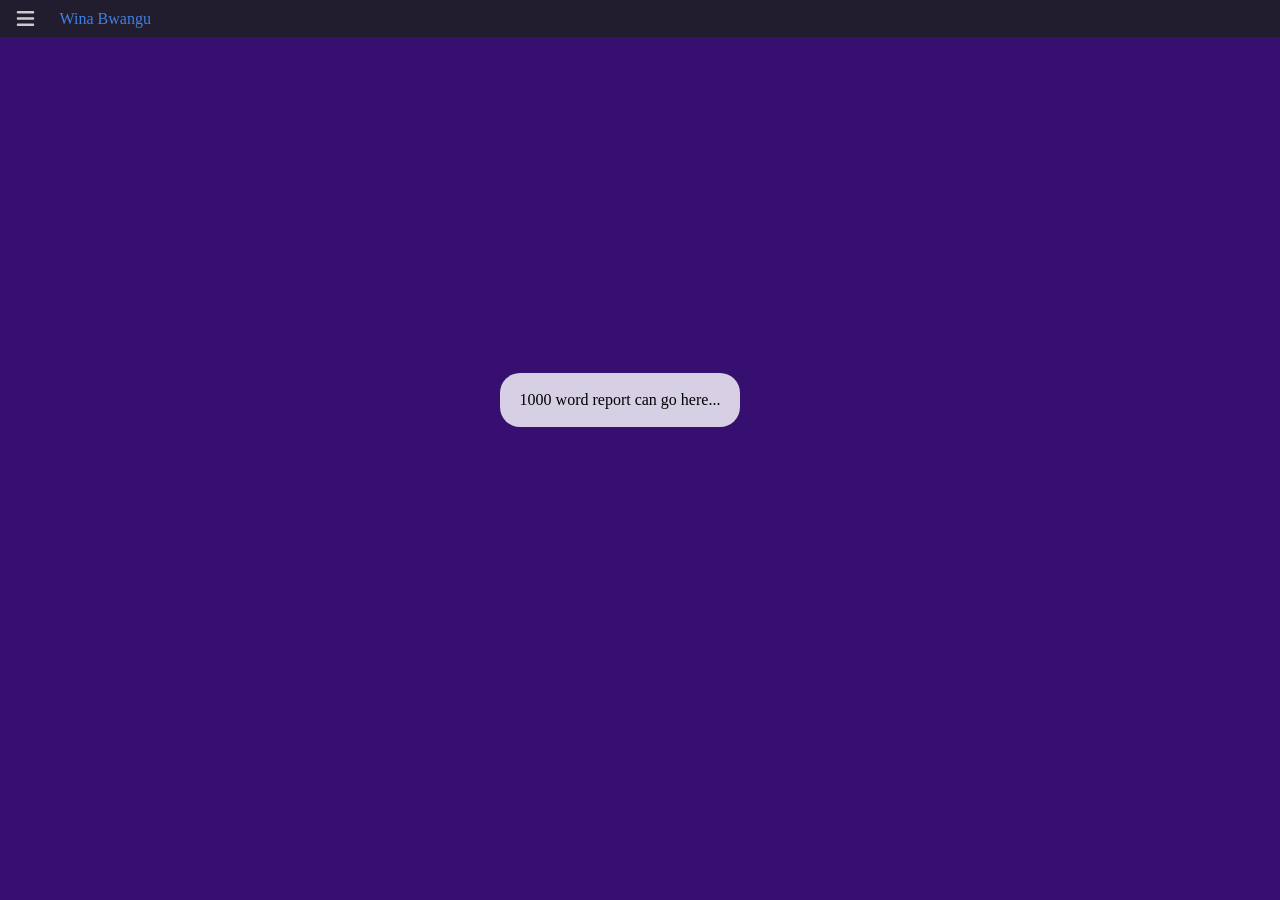
==== frontend/document.html @ 456b1d55 "Initial Wina bwangu project" ====
<!DOCTYPE html>
<html lang="en">

<head>
    <meta charset="UTF-8">
    <meta name="viewport" content="width=device-width, initial-scale=1.0">
    <link rel="stylesheet" href="styles.css">
    <title>Assignment</title>
</head>

<body>
    <nav class="navbar">
        <div class="menu-button" id="menu-button">
            <svg xmlns="http://www.w3.org/2000/svg" viewBox="0 0 640 640"
                fill="currentColor"><!--!Font Awesome Free 7.3.1 by @fontawesome - https://fontawesome.com License - https://fontawesome.com/license/free Copyright 2026 Fonticons, Inc.-->
                <path
                    d="M96 160C96 142.3 110.3 128 128 128L512 128C529.7 128 544 142.3 544 160C544 177.7 529.7 192 512 192L128 192C110.3 192 96 177.7 96 160zM96 320C96 302.3 110.3 288 128 288L512 288C529.7 288 544 302.3 544 320C544 337.7 529.7 352 512 352L128 352C110.3 352 96 337.7 96 320zM544 480C544 497.7 529.7 512 512 512L128 512C110.3 512 96 497.7 96 480C96 462.3 110.3 448 128 448L512 448C529.7 448 544 462.3 544 480z" />
            </svg>

        </div>

        <div class="logo">Wina Bwangu</div>
    </nav>

    <div class="side-menu" id="side-menu">

        <a href="index.html" class="menu-item">Dashboard</a>

        <div class="dropdown">
            <span class="menu-item" id="dropdown-button">Mobile Booths
                <svg width="16" height="16" viewBox="0 0 16 16" fill="none" xmlns="http://www.w3.org/2000/svg">
                    <path fill-rule="evenodd" clip-rule="evenodd"
                        d="M10.0719 8.02397L5.7146 3.66666L6.33332 3.04794L11 7.71461V8.33333L6.33332 13L5.7146 12.3813L10.0719 8.02397Z"
                        fill="#C5C5C5" />
                </svg>
            </span>

            <div class="dropdown-menu" id="dropdown-menu">

                <span class="nested-button">
                    <p class="booth">Wina 1</p>
                    <p class="location">Lusaka CPD</p>
                </span>
                <ul class="nested-menu">
                    <li class="service" service-id="airtel-money">Airtel Money</li>
                    <li class="service" service-id="mtn-money">MTN Money</li>
                    <li class="service" service-id="zamtel-money">Zamtel Money</li>
                    <li class="service" service-id="zanaco">Zanaco</li>
                    <li class="service" service-id="fnb">FNB</li>
                </ul>


                <span class="nested-button">
                    <p class="booth">Wina 2</p>
                    <p class="location">Libala</p>
                </span>
                <ul class="nested-menu">
                    <li class="service" service-id="airtel-money">Airtel Money</li>
                    <li class="service" service-id="mtn-money">MTN Money</li>
                    <li class="service" service-id="zamtel-money">Zamtel Money</li>
                    <li class="service" service-id="fnb">FNB</li>
                </ul>

                <span class="nested-button">
                    <p class="booth">Wina 3</p>
                    <p class="location">Kabwata</p>
                </span>
                <ul class="nested-menu">
                    <li class="service" service-id="airtel-money">Airtel Money</li>
                    <li class="service" service-id="mtn-money">MTN Money</li>
                    <li class="service" service-id="zamtel-money">Zamtel Money</li>
                    <li class="service" service-id="zanaco">Zanaco</li>
                    <li class="service" service-id="fnb">FNB</li>
                </ul>

                <span class="nested-button">
                    <p class="booth">Wina 4</p>
                    <p class="location">Mandevu</p>
                </span>
                <ul class="nested-menu">
                    <li class="service" service-id="airtel-money">Airtel Money</li>
                    <li class="service" service-id="mtn-money">MTN Money</li>
                    <li class="service" service-id="zamtel-money">Zamtel Money</li>

                </ul>

                <span class="nested-button">
                    <p class="booth">Wina 5</p>
                    <p class="location">Woodlands</p>
                </span>
                <ul class="nested-menu">
                    <li class="service" service-id="airtel-money">Airtel Money</li>
                    <li class="service" service-id="mtn-money">MTN Money</li>
                    <li class="service" service-id="zanaco">Zanaco</li>
                    <li class="service" service-id="fnb">FNB</li>
                </ul>

                <span class="nested-button">
                    <p class="booth">Wina 6</p>
                    <p class="location">Matero East</p>
                </span>
                <ul class="nested-menu" id="nested-menu">
                    <li class="service" service-id="airtel-money">Airtel Money</li>
                    <li class="service" service-id="mtn-money">MTN Money</li>
                    <li class="service" service-id="zamtel-money">Zamtel Money</li>
                </ul>
            </div>
        </div>

        <a href="transactions.html" class="menu-item ">Transactions</a>

        <a href="document.html" class="menu-item active">Documentation</a>

    </div>

    <!--modal to show revenue per kwacha-->
    <div class="modal-overlay" id="service-modal">
        <div class="modal-content">
            <button class="modal-close" id="modal-close">&times;</button>

            <h3 id="modal-service-name"></h3>

            <div class="modal-body">
                <p class="modal-revenue" id="modal-revenue"></p>
                <p id="modal-description"></p>
            </div>

        </div>
    </div>


    <div class="container">
        <div class="display documentation">

            <p>1000 word report can go here...</p>
        </div>



        <script src="script.js"></script>
</body>

</html>
---- frontend/styles.css ----
* {
    box-sizing: border-box;
    font-family: 'Times New Roman', Times, serif;
    font-size: 1rem;
    margin: 0;
}

body {
    background-color: #360f71;
    font-family: 'Times New Roman', Times, serif;
}

.navbar {
    display: flex;
    background-color: #221c2f;
    position: sticky;
    top: 0;
    z-index: 10;
}

.navbar ul {
    display: flex;
    list-style-type: none;
    flex-wrap: wrap;
}



.logo {
    align-content: center;
    color: rgb(64, 128, 224);
    margin-right: auto;
    cursor: default;
    padding: 0.6rem;
}

.menu-button {
    display: flex;
    align-items: center;
    justify-content: center;
    width: 50px;
}

.menu-button svg {
    color: #cbcbcb;
    height: 25px;
}

.menu-button:hover {
    background-color: #1e1828;
}

.menu-button.active {
    background-color: #1e1828;
}

.side-menu {
    position: fixed;
    left: 0;
    width: 300px;
    height: 100dvh;
    background-color: #251c46;
    transform: translatex(-100%);
    transition: transform 0.3s ease-in-out;
    z-index: 5;
    overflow-y: auto;
    scrollbar-width: thin;
    scroll-behavior: smooth;
    padding-bottom: 50px;
}


.side-menu.open {
    transform: translatex(0);
}



.menu-item {
    color: #cbcbcb;
    padding: 0.8rem 1.2rem;
    cursor: default;
    border: none;
    display: flex;
    text-decoration: none;
    margin-top: 10px;
}

.menu-item:hover {
    background-color: #1e1828;
}

.menu-item.active {
    background-color: #1e1828;
}

.menu-item.highlight {
    background-color: #1e1828;
}

.menu-item svg {
    margin-left: 135px;
    width: 20px;
    height: 20px;
    transition: transform 0.2s ease-in-out;
}

.menu-item.highlight svg {
    transform: rotate(90deg);
}

.dropdown-menu {
    opacity: 0;
    max-height: 0;
    overflow: hidden;
    background-color: #6c6591;
    color: black;
    box-shadow: 0px 4px 8px rgba(0, 0, 0, 0.1);
    width: 250px;
    margin-left: 18px;
    transition: max-height 0.3s ease-in-out, opacity 0.4s ease-in-out;
}

.dropdown-menu.show {
    max-height: 200dvh;
    opacity: 1;
}

.location {
    display: inline-block;
    margin-left: 20px;
    color: #cbcbcb;
    width: 110px;

}

.nested-button {
    padding: 10px 20px;
    display: block;
    cursor: default;
    background-color: rgb(63, 55, 91);
    color: rgb(108, 156, 227);
}

.booth {
    display: inline-block;
}

.nested-button svg {
    transition: transform 0.2s ease-in-out;
}

.nested-button.open svg {
    transform: rotate(90deg);
}

.nested-button:hover {
    background-color: rgb(49, 43, 72);
}

.nested-menu {
    max-height: 0;
    overflow: hidden;
    opacity: 0;
    transition: max-height 0.3s ease-in-out, opacity 0.4s ease-in-out;
    cursor: default;
}

.nested-menu.show {
    max-height: 200px;
    opacity: 1;
}

.nested-menu li {
    padding: 5px;
    width: fit-content;
    cursor: pointer;
}

.nested-menu li:hover {
    text-decoration: underline;
}


.modal-overlay {
    position: fixed;
    top: 0;
    left: 0;
    width: 100vw;
    height: 100vh;
    background-color: rgba(0, 0, 0, 0.2);

    display: flex;
    justify-content: center;
    align-items: center;

    opacity: 0;
    pointer-events: none;
    transition: opacity 0.3s ease;

    z-index: 12;
}

.modal-overlay.active {
    opacity: 1;
    pointer-events: auto;
}

.modal-content {
    background-color: rgb(63, 55, 91);
    color: #cbcbcb;
    padding: 24px;
    border-radius: 8px;
    width: 90%;
    max-width: 420px;
    position: relative;
    box-shadow: 0 10px 25px rgba(0, 0, 0, 0.1);
}

.modal-close {
    position: absolute;
    top: 12px;
    right: 16px;
    background: none;
    border: none;
    color: #aaa;
    font-size: 24px;
    cursor: pointer;
}

.modal-close:hover {
    color: #fff;
}

.toast-container {
    position: absolute;
    bottom: 10px;
    right: 30px;
    display: flex;
    flex-direction: column;
    overflow: hidden;

}

.toast {
    background-color: #221c2f;
    height: 30px;
    width: 280px;
    text-align: center;
    color: #cbcbcb;
    align-content: center;
}


.container {
    display: grid;
    grid-template-areas:
        "b1 b4"
        "b3 b2";
    place-items: center;
    place-content: center;
    column-gap: 40px;
    row-gap: 26px;
    margin: 1rem;
    min-height: 80dvh;
}

@media(max-width: 46rem) {
    .container {
        grid-template-areas:
            "b4"
            "b2"
            "b1"
            "b3";
    }
}

.display {
    background-color: rgba(255, 255, 255, 0.8);
    display: grid;
    place-content: center;
    border-radius: 20px;
    height: auto;
    width: auto;
    padding: 18px 20px;
}

.frequency td {
    width: auto;
    padding-right: 10px;
}

.services {
    margin-top: 25px;
    align-self: flex-end;
}

.pie-chart-container {
    color: #cbcbcb;
    display: grid;

}

.pie-chart {
    height: 190px;
    width: 190px;
    border-radius: 50%;
    justify-self: center;
    margin: 5px;
}



.legend-item {
    display: grid;
    grid-template-areas:
        "l1 l2"
        "l3 l4";
    align-items: center;
}

.legend-color {
    width: 10px;
    height: 10px;
    border-radius: 50%;
    margin-right: 5px;
}

.transactions {
    display: grid;
    grid-template-areas:
        "t1"
        "t2";
    place-items: center;
    place-content: center;
    margin: 2rem;
    row-gap: 2rem;

}


.tax-performance {
    width: 300px;
}



.tax-bar {
    background-color: #8279ad;
    border-radius: 0px 4px 4px 0px;
    height: 100%;
    transition: width 0.4s ease-in-out;
    display: flex;
    justify-content: space-between;
    padding-right: 8px;
    min-width: 105px;
}

.table-5 {
    background-color: rgba(255, 255, 255, 0.8);
    height: auto;
    width: auto;
    padding-top: 18px;
    padding-left: 20px;
    padding-right: 20px;
    border-radius: 20px;
    padding-bottom: 10px;
}

.pagination-container {
    display: flex;
    justify-content: space-between;
    margin-top: 5px;
}

.pagination-buttons {
    display: flex;
    gap: 5px;
}

.page-indicator {
    color: #555;
    align-content: center;

}



table {
    border: 1px outset black;
    border-collapse: separate;
    border-spacing: 2px;
    cursor: default;
}

th,
td {
    border: 1px inset black;
    padding: 1px;
    width: 150px;
}
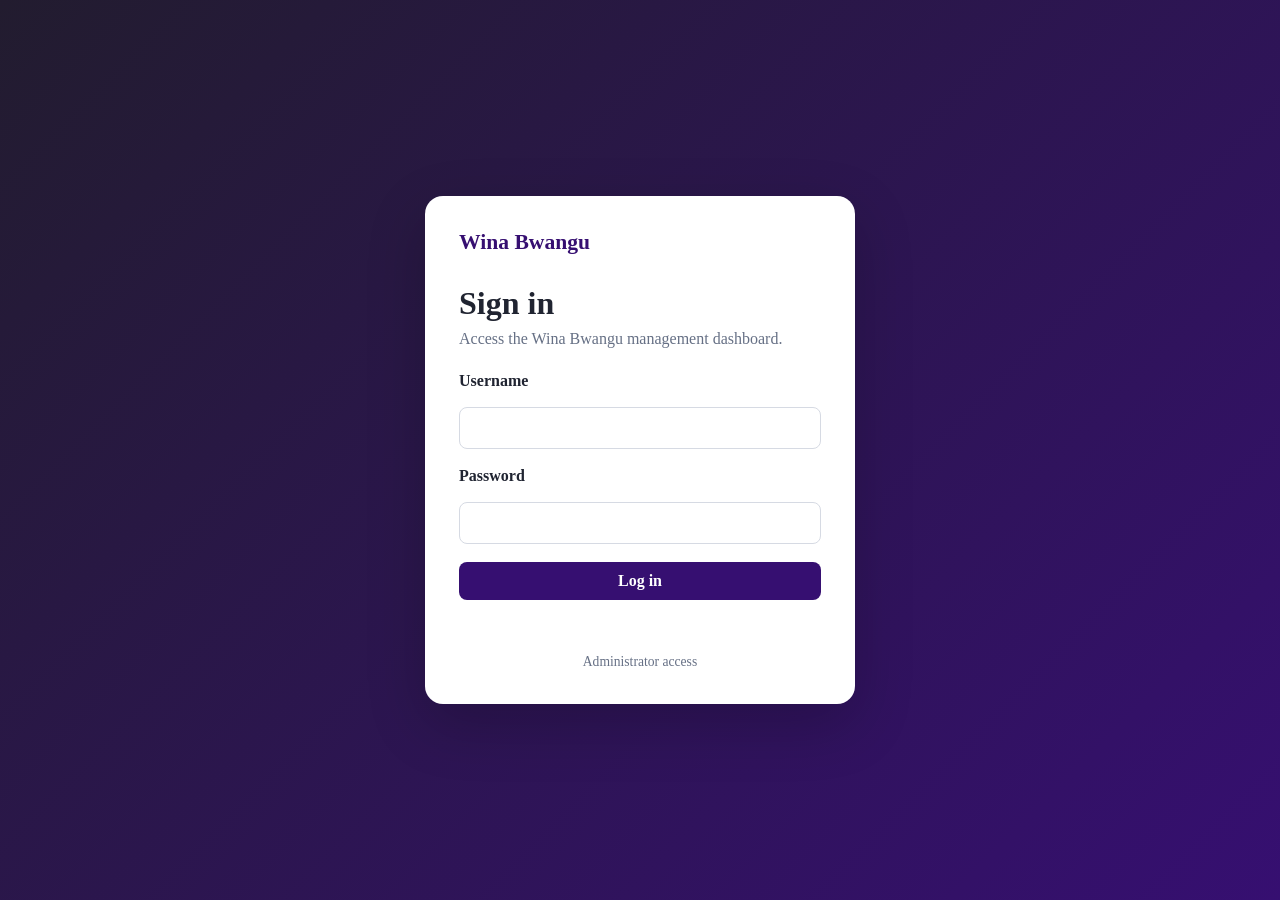
==== commit 0cd879da: "Finish documentation page and authentication guard" ====
--- a/frontend/document.html
+++ b/frontend/document.html
@@ -1,143 +1,58 @@
 <!DOCTYPE html>
 <html lang="en">
-
 <head>
-    <meta charset="UTF-8">
-    <meta name="viewport" content="width=device-width, initial-scale=1.0">
-    <link rel="stylesheet" href="styles.css">
-    <title>Assignment</title>
+  <meta charset="UTF-8">
+  <meta name="viewport" content="width=device-width, initial-scale=1.0">
+  <title>Wina Bwangu - Documentation</title>
+  <link rel="stylesheet" href="styles.css">
 </head>
-
 <body>
-    <nav class="navbar">
-        <div class="menu-button" id="menu-button">
-            <svg xmlns="http://www.w3.org/2000/svg" viewBox="0 0 640 640"
-                fill="currentColor"><!--!Font Awesome Free 7.3.1 by @fontawesome - https://fontawesome.com License - https://fontawesome.com/license/free Copyright 2026 Fonticons, Inc.-->
-                <path
-                    d="M96 160C96 142.3 110.3 128 128 128L512 128C529.7 128 544 142.3 544 160C544 177.7 529.7 192 512 192L128 192C110.3 192 96 177.7 96 160zM96 320C96 302.3 110.3 288 128 288L512 288C529.7 288 544 302.3 544 320C544 337.7 529.7 352 512 352L128 352C110.3 352 96 337.7 96 320zM544 480C544 497.7 529.7 512 512 512L128 512C110.3 512 96 497.7 96 480C96 462.3 110.3 448 128 448L512 448C529.7 448 544 462.3 544 480z" />
-            </svg>
-
-        </div>
-
-        <div class="logo">Wina Bwangu</div>
-    </nav>
-
-    <div class="side-menu" id="side-menu">
-
-        <a href="index.html" class="menu-item">Dashboard</a>
-
-        <div class="dropdown">
-            <span class="menu-item" id="dropdown-button">Mobile Booths
-                <svg width="16" height="16" viewBox="0 0 16 16" fill="none" xmlns="http://www.w3.org/2000/svg">
-                    <path fill-rule="evenodd" clip-rule="evenodd"
-                        d="M10.0719 8.02397L5.7146 3.66666L6.33332 3.04794L11 7.71461V8.33333L6.33332 13L5.7146 12.3813L10.0719 8.02397Z"
-                        fill="#C5C5C5" />
-                </svg>
-            </span>
-
-            <div class="dropdown-menu" id="dropdown-menu">
-
-                <span class="nested-button">
-                    <p class="booth">Wina 1</p>
-                    <p class="location">Lusaka CPD</p>
-                </span>
-                <ul class="nested-menu">
-                    <li class="service" service-id="airtel-money">Airtel Money</li>
-                    <li class="service" service-id="mtn-money">MTN Money</li>
-                    <li class="service" service-id="zamtel-money">Zamtel Money</li>
-                    <li class="service" service-id="zanaco">Zanaco</li>
-                    <li class="service" service-id="fnb">FNB</li>
-                </ul>
-
-
-                <span class="nested-button">
-                    <p class="booth">Wina 2</p>
-                    <p class="location">Libala</p>
-                </span>
-                <ul class="nested-menu">
-                    <li class="service" service-id="airtel-money">Airtel Money</li>
-                    <li class="service" service-id="mtn-money">MTN Money</li>
-                    <li class="service" service-id="zamtel-money">Zamtel Money</li>
-                    <li class="service" service-id="fnb">FNB</li>
-                </ul>
-
-                <span class="nested-button">
-                    <p class="booth">Wina 3</p>
-                    <p class="location">Kabwata</p>
-                </span>
-                <ul class="nested-menu">
-                    <li class="service" service-id="airtel-money">Airtel Money</li>
-                    <li class="service" service-id="mtn-money">MTN Money</li>
-                    <li class="service" service-id="zamtel-money">Zamtel Money</li>
-                    <li class="service" service-id="zanaco">Zanaco</li>
-                    <li class="service" service-id="fnb">FNB</li>
-                </ul>
-
-                <span class="nested-button">
-                    <p class="booth">Wina 4</p>
-                    <p class="location">Mandevu</p>
-                </span>
-                <ul class="nested-menu">
-                    <li class="service" service-id="airtel-money">Airtel Money</li>
-                    <li class="service" service-id="mtn-money">MTN Money</li>
-                    <li class="service" service-id="zamtel-money">Zamtel Money</li>
-
-                </ul>
-
-                <span class="nested-button">
-                    <p class="booth">Wina 5</p>
-                    <p class="location">Woodlands</p>
-                </span>
-                <ul class="nested-menu">
-                    <li class="service" service-id="airtel-money">Airtel Money</li>
-                    <li class="service" service-id="mtn-money">MTN Money</li>
-                    <li class="service" service-id="zanaco">Zanaco</li>
-                    <li class="service" service-id="fnb">FNB</li>
-                </ul>
-
-                <span class="nested-button">
-                    <p class="booth">Wina 6</p>
-                    <p class="location">Matero East</p>
-                </span>
-                <ul class="nested-menu" id="nested-menu">
-                    <li class="service" service-id="airtel-money">Airtel Money</li>
-                    <li class="service" service-id="mtn-money">MTN Money</li>
-                    <li class="service" service-id="zamtel-money">Zamtel Money</li>
-                </ul>
-            </div>
-        </div>
-
-        <a href="transactions.html" class="menu-item ">Transactions</a>
-
-        <a href="document.html" class="menu-item active">Documentation</a>
-
-    </div>
-
-    <!--modal to show revenue per kwacha-->
-    <div class="modal-overlay" id="service-modal">
-        <div class="modal-content">
-            <button class="modal-close" id="modal-close">&times;</button>
-
-            <h3 id="modal-service-name"></h3>
-
-            <div class="modal-body">
-                <p class="modal-revenue" id="modal-revenue"></p>
-                <p id="modal-description"></p>
-            </div>
-
-        </div>
-    </div>
-
-
-    <div class="container">
-        <div class="display documentation">
-
-            <p>1000 word report can go here...</p>
-        </div>
-
-
-
-        <script src="script.js"></script>
+  <nav class="navbar">
+    <button class="menu-button" id="menu-button">☰</button>
+    <div class="logo">Wina Bwangu</div>
+    <div class="nav-user"><span id="current-user"></span><button class="logout-button" id="logout-button">Log out</button></div>
+  </nav>
+  <aside class="side-menu" id="side-menu">
+    <a href="index.html" class="menu-item">Dashboard</a>
+    <a href="transactions.html" class="menu-item">Transactions</a>
+    <a href="document.html" class="menu-item active">Documentation</a>
+  </aside>
+  <main class="page">
+    <section class="page-heading">
+      <p class="eyebrow">Project documentation</p>
+      <h1>Wina Bwangu</h1>
+      <p>Fintech transaction and performance management prototype.</p>
+    </section>
+    <section class="panel">
+      <h2>System overview</h2>
+      <p style="margin-top:12px;line-height:1.7">
+        The application records transactions performed through Wina Bwangu mobile booths,
+        validates service availability and monthly service limits, calculates revenue and
+        tax values, and presents cumulative performance through a responsive dashboard.
+      </p>
+      <h2 style="margin-top:24px">Technology</h2>
+      <p style="margin-top:12px;line-height:1.7">
+        Frontend: HTML5, CSS3 and JavaScript. Backend: Python, FastAPI, Pydantic and SQLAlchemy.
+        Database: PostgreSQL. API testing can be performed through the automatically generated
+        FastAPI documentation at <strong>/docs</strong>.
+      </p>
+      <h2 style="margin-top:24px">Important controls</h2>
+      <ul style="margin-top:12px;line-height:1.8">
+        <li>Only services assigned to the selected booth can be recorded.</li>
+        <li>Transaction amounts must be positive.</li>
+        <li>A transaction cannot exceed the remaining monthly service limit.</li>
+        <li>Revenue is calculated from the configured service rate.</li>
+        <li>Tax is calculated using the configurable application tax rate.</li>
+        <li>Dashboard figures are calculated from stored transaction data.</li>
+      </ul>
+    </section>
+  </main>
+  <script src="api.js"></script>
+  <script>
+    requireLogin();
+    document.getElementById("current-user").textContent = localStorage.getItem("winaBwanguUser") || "Administrator";
+    document.getElementById("logout-button").addEventListener("click", logout);
+    document.getElementById("menu-button").addEventListener("click", () => document.getElementById("side-menu").classList.toggle("open"));
+  </script>
 </body>
-
-</html>+</html>
--- a/frontend/styles.css
+++ b/frontend/styles.css
@@ -398,4 +398,395 @@
     border: 1px inset black;
     padding: 1px;
     width: 150px;
-}+}
+
+/* Functional application layout */
+body {
+  background: #f4f6fb;
+  color: #202431;
+  font-family: Arial, Helvetica, sans-serif;
+}
+
+.navbar {
+  min-height: 64px;
+  align-items: center;
+  padding: 0 18px;
+  background: #221c2f;
+  position: sticky;
+  top: 0;
+}
+
+.logo {
+  font-size: 1.15rem;
+  font-weight: 700;
+  color: #79a9ff;
+  padding: 0;
+}
+
+.menu-button {
+  border: 0;
+  background: transparent;
+  color: #fff;
+  cursor: pointer;
+  font-size: 1.4rem;
+}
+
+.nav-user {
+  margin-left: auto;
+  display: flex;
+  gap: 12px;
+  align-items: center;
+  color: #ddd;
+}
+
+.logout-button,
+.primary-button,
+.pagination button {
+  border: 0;
+  border-radius: 8px;
+  padding: 10px 16px;
+  cursor: pointer;
+}
+
+.logout-button {
+  background: #fff;
+  color: #221c2f;
+}
+
+.side-menu {
+  background: #251c46;
+  width: 250px;
+  padding: 16px;
+  top: 64px;
+  height: calc(100dvh - 64px);
+}
+
+.menu-item {
+  border-radius: 8px;
+  margin-top: 4px;
+  cursor: pointer;
+}
+
+.page {
+  max-width: 1400px;
+  margin: 0 auto;
+  padding: 28px;
+}
+
+.page-heading {
+  margin-bottom: 22px;
+}
+
+.page-heading h1 {
+  font-size: 2rem;
+  margin: 6px 0;
+}
+
+.page-heading p {
+  color: #667085;
+}
+
+.eyebrow {
+  color: #6c6591 !important;
+  text-transform: uppercase;
+  letter-spacing: .08em;
+  font-size: .78rem;
+  font-weight: 700;
+}
+
+.summary-cards {
+  display: grid;
+  grid-template-columns: repeat(4, 1fr);
+  gap: 16px;
+  margin-bottom: 18px;
+}
+
+.summary-card,
+.panel {
+  background: #fff;
+  border: 1px solid #e6e8ef;
+  border-radius: 14px;
+  box-shadow: 0 5px 20px rgba(20, 25, 40, .05);
+}
+
+.summary-card {
+  padding: 20px;
+}
+
+.summary-card span {
+  color: #667085;
+  display: block;
+  margin-bottom: 8px;
+}
+
+.summary-card strong {
+  font-size: 1.5rem;
+}
+
+.dashboard-grid {
+  display: grid;
+  grid-template-columns: repeat(2, minmax(0, 1fr));
+  gap: 18px;
+}
+
+.panel {
+  padding: 20px;
+  min-width: 0;
+}
+
+.panel-heading {
+  display: flex;
+  justify-content: space-between;
+  align-items: center;
+  gap: 12px;
+  margin-bottom: 15px;
+}
+
+.panel-heading h2 {
+  font-size: 1.1rem;
+}
+
+.table-wrap {
+  width: 100%;
+  overflow-x: auto;
+}
+
+.panel table {
+  width: 100%;
+  border: 0;
+  border-collapse: collapse;
+}
+
+.panel th,
+.panel td {
+  border: 0;
+  border-bottom: 1px solid #eef0f4;
+  padding: 11px 8px;
+  width: auto;
+  text-align: left;
+  white-space: nowrap;
+}
+
+.panel th {
+  color: #667085;
+  font-size: .82rem;
+}
+
+.progress {
+  width: 110px;
+  height: 8px;
+  border-radius: 99px;
+  background: #e9ebf2;
+  overflow: hidden;
+  display: inline-block;
+  vertical-align: middle;
+  margin-right: 7px;
+}
+
+.progress span {
+  display: block;
+  height: 100%;
+  background: #6c6591;
+  border-radius: inherit;
+}
+
+.progress.large {
+  width: 100%;
+  height: 12px;
+  margin: 7px 0 0;
+}
+
+.limit-bars {
+  display: grid;
+  gap: 16px;
+}
+
+.limit-label {
+  display: flex;
+  justify-content: space-between;
+  gap: 12px;
+}
+
+.chart-panel {
+  display: flex;
+  flex-direction: column;
+  align-items: center;
+}
+
+.chart-legend {
+  display: grid;
+  gap: 7px;
+  width: 100%;
+}
+
+.legend-dot {
+  display: inline-block;
+  width: 10px;
+  height: 10px;
+  border-radius: 50%;
+  margin-right: 6px;
+}
+
+.transaction-form-panel {
+  margin-bottom: 18px;
+}
+
+.transaction-form {
+  display: grid;
+  grid-template-columns: repeat(3, 1fr);
+  gap: 16px;
+  align-items: end;
+}
+
+.transaction-form label,
+.login-card label {
+  display: block;
+  font-weight: 700;
+  margin-bottom: 7px;
+}
+
+.transaction-form input,
+.transaction-form select,
+.login-card input,
+.filters select {
+  width: 100%;
+  border: 1px solid #d6dae3;
+  border-radius: 8px;
+  padding: 11px 12px;
+  background: #fff;
+}
+
+.transaction-preview {
+  display: grid;
+  grid-template-columns: 1fr 1fr;
+  gap: 5px 15px;
+  padding: 11px;
+  border-radius: 8px;
+  background: #f7f7fa;
+}
+
+.primary-button {
+  background: #360f71;
+  color: #fff;
+  font-weight: 700;
+}
+
+.form-message {
+  min-height: 20px;
+  color: #667085;
+}
+
+.form-message.error {
+  color: #b42318;
+}
+
+.form-message.success {
+  color: #027a48;
+}
+
+.filters {
+  display: flex;
+  gap: 8px;
+}
+
+.pagination {
+  display: flex;
+  justify-content: space-between;
+  align-items: center;
+  margin-top: 14px;
+}
+
+.pagination button {
+  background: #221c2f;
+  color: #fff;
+}
+
+.pagination button:disabled {
+  opacity: .45;
+  cursor: not-allowed;
+}
+
+.toast {
+  position: fixed;
+  right: 20px;
+  bottom: 20px;
+  background: #221c2f;
+  color: #fff;
+  padding: 12px 16px;
+  border-radius: 8px;
+  transform: translateY(120px);
+  transition: transform .2s ease;
+  z-index: 50;
+}
+
+.toast.show {
+  transform: translateY(0);
+}
+
+/* Login */
+.login-page {
+  min-height: 100vh;
+  display: grid;
+  place-items: center;
+  padding: 20px;
+  background: linear-gradient(135deg, #221c2f, #360f71);
+}
+
+.login-card {
+  width: min(430px, 100%);
+  background: #fff;
+  border-radius: 18px;
+  padding: 34px;
+  box-shadow: 0 20px 60px rgba(0,0,0,.2);
+}
+
+.login-brand {
+  color: #360f71;
+  font-weight: 800;
+  font-size: 1.35rem;
+  margin-bottom: 30px;
+}
+
+.login-card h1 {
+  font-size: 2rem;
+  margin-bottom: 8px;
+}
+
+.login-subtitle,
+.login-note {
+  color: #667085;
+}
+
+.login-card form {
+  margin-top: 24px;
+  display: grid;
+  gap: 10px;
+}
+
+.login-card input {
+  margin-bottom: 8px;
+}
+
+.login-note {
+  margin-top: 24px;
+  text-align: center;
+  font-size: .85rem;
+}
+
+@media (max-width: 900px) {
+  .summary-cards { grid-template-columns: repeat(2, 1fr); }
+  .dashboard-grid { grid-template-columns: 1fr; }
+  .transaction-form { grid-template-columns: 1fr 1fr; }
+}
+
+@media (max-width: 600px) {
+  .page { padding: 18px 12px; }
+  .summary-cards { grid-template-columns: 1fr; }
+  .transaction-form { grid-template-columns: 1fr; }
+  .nav-user span { display: none; }
+  .panel { padding: 14px; }
+  .panel-heading { align-items: flex-start; flex-direction: column; }
+  .filters { width: 100%; flex-direction: column; }
+  .side-menu { width: min(280px, 85vw); }
+  .page-heading h1 { font-size: 1.6rem; }
+}
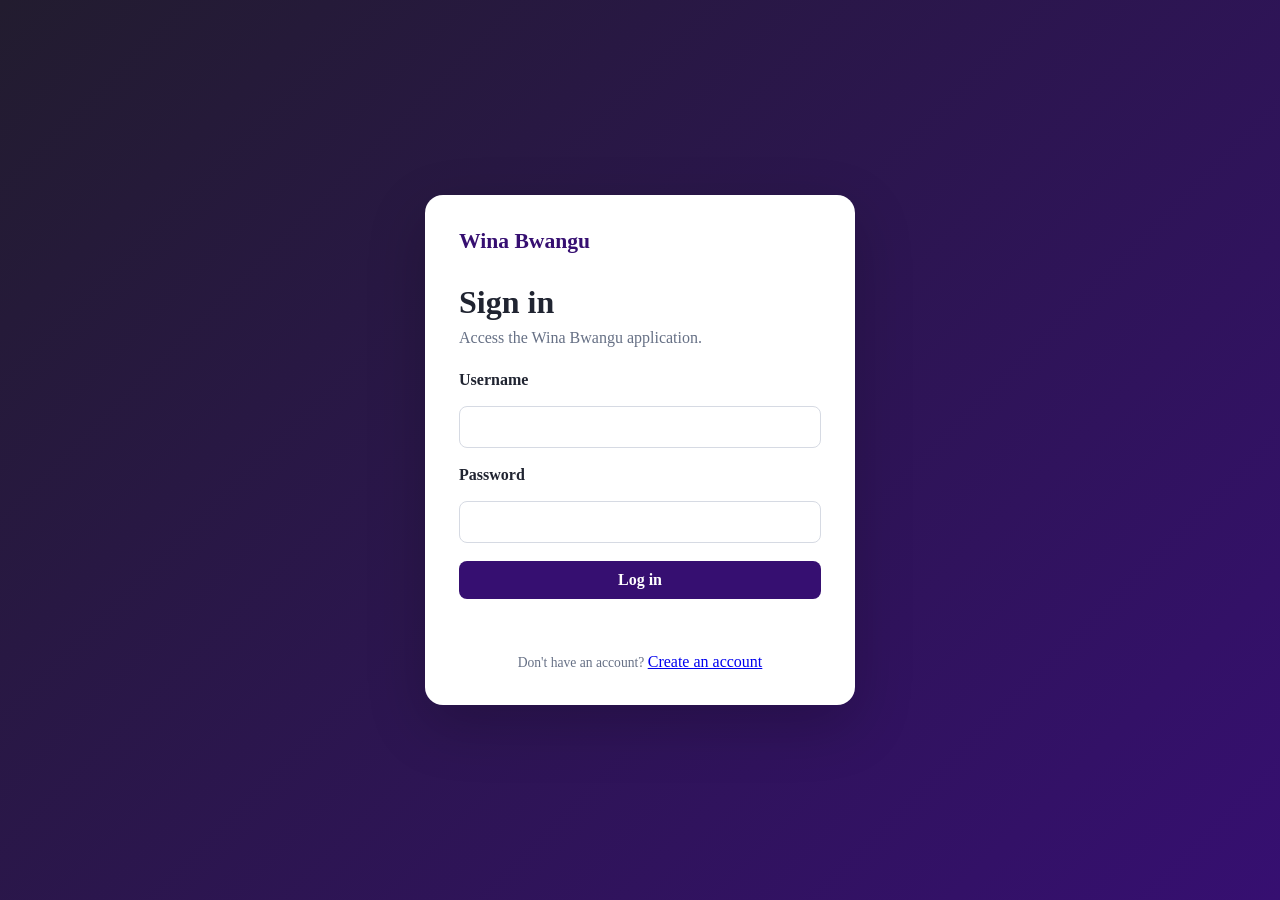
==== commit 4da2309e: "Add final project report to Documents section" ====
--- a/frontend/document.html
+++ b/frontend/document.html
@@ -3,39 +3,50 @@
 <head>
   <meta charset="UTF-8">
   <meta name="viewport" content="width=device-width, initial-scale=1.0">
-  <title>Wina Bwangu - Documentation</title>
+  <title>Wina Bwangu - Documents</title>
   <link rel="stylesheet" href="styles.css">
+  <style>
+    .document-list { display:grid; grid-template-columns:repeat(auto-fit,minmax(260px,1fr)); gap:16px; }
+    .document-card { border:1px solid #e6e8ef; border-radius:12px; padding:20px; background:#fff; }
+    .document-card h2 { font-size:1.15rem; margin-bottom:9px; }
+    .document-card p { color:#667085; line-height:1.65; margin-bottom:16px; }
+    .document-link { display:inline-block; padding:10px 14px; border-radius:8px; background:#360f71; color:#fff; text-decoration:none; font-weight:700; }
+  </style>
 </head>
 <body>
   <nav class="navbar">
-    <button class="menu-button" id="menu-button">☰</button>
+    <button class="menu-button" id="menu-button" aria-label="Open menu">☰</button>
     <div class="logo">Wina Bwangu</div>
     <div class="nav-user"><span id="current-user"></span><button class="logout-button" id="logout-button">Log out</button></div>
   </nav>
   <aside class="side-menu" id="side-menu">
     <a href="index.html" class="menu-item">Dashboard</a>
     <a href="transactions.html" class="menu-item">Transactions</a>
-    <a href="document.html" class="menu-item active">Documentation</a>
+    <a href="document.html" class="menu-item active">Documents</a>
   </aside>
   <main class="page">
     <section class="page-heading">
       <p class="eyebrow">Project documentation</p>
-      <h1>Wina Bwangu</h1>
-      <p>Fintech transaction and performance management prototype.</p>
+      <h1>Documents</h1>
+      <p>Project information and supporting documentation for the Wina Bwangu management system.</p>
     </section>
-    <section class="panel">
+    <section class="document-list">
+      <article class="document-card">
+        <h2>System Overview</h2>
+        <p>Summary of the system purpose, technologies used, and important business controls.</p>
+        <a class="document-link" href="#system-overview">View overview</a>
+      </article>
+      <article class="document-card">
+        <h2>Final Project Report</h2>
+        <p>Assignment report covering the development tools, system design, implementation, output implications, testing, and recommended operational controls.</p>
+        <a class="document-link" href="final-report.html">Open final report</a>
+      </article>
+    </section>
+    <section class="panel" id="system-overview" style="margin-top:20px">
       <h2>System overview</h2>
-      <p style="margin-top:12px;line-height:1.7">
-        The application records transactions performed through Wina Bwangu mobile booths,
-        validates service availability and monthly service limits, calculates revenue and
-        tax values, and presents cumulative performance through a responsive dashboard.
-      </p>
+      <p style="margin-top:12px;line-height:1.7">The application records transactions performed through Wina Bwangu mobile booths, validates service availability and monthly service limits, calculates revenue and tax values, and presents cumulative performance through a responsive dashboard.</p>
       <h2 style="margin-top:24px">Technology</h2>
-      <p style="margin-top:12px;line-height:1.7">
-        Frontend: HTML5, CSS3 and JavaScript. Backend: Python, FastAPI, Pydantic and SQLAlchemy.
-        Database: PostgreSQL. API testing can be performed through the automatically generated
-        FastAPI documentation at <strong>/docs</strong>.
-      </p>
+      <p style="margin-top:12px;line-height:1.7">Frontend: HTML5, CSS3 and JavaScript. Backend: Python, FastAPI, Pydantic and SQLAlchemy. Database: PostgreSQL. API testing can be performed through the automatically generated FastAPI documentation at <strong>/docs</strong>.</p>
       <h2 style="margin-top:24px">Important controls</h2>
       <ul style="margin-top:12px;line-height:1.8">
         <li>Only services assigned to the selected booth can be recorded.</li>
